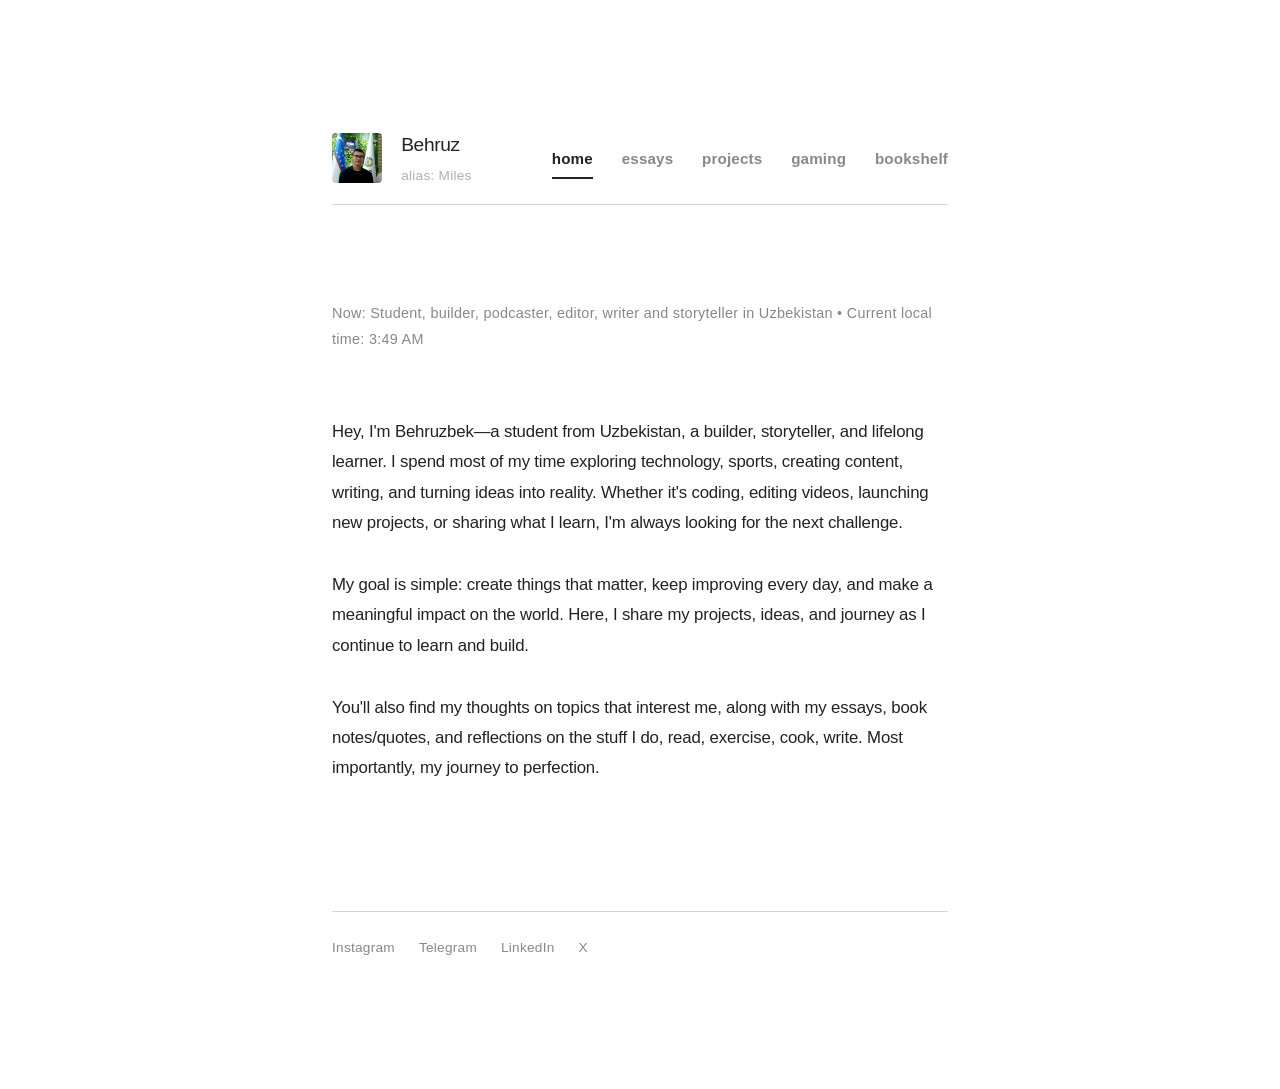
==== index.html @ cd83fd4b "changes on the header and the animations and added more information about myself" ====
<!DOCTYPE html>
<html lang="en">
<head>
    <meta charset="UTF-8">
    <meta name="viewport" content="width=device-width, initial-scale=1.0">
    <title>Behruz</title>
    <link rel="icon" type="image/jpeg" href="favicon-32x32.png">
    <style>
        :root {
            --bg-color: #ffffff;
            --text-main: #222222;
            --text-muted: #888888;
            --text-light: #b0b0b0;
            --font-main: "Helvetica Neue", -apple-system, BlinkMacSystemFont, "Segoe UI", Roboto, Arial, sans-serif;
        }

        * { box-sizing: border-box; margin: 0; padding: 0; }

        body {
            background-color: var(--bg-color);
            color: var(--text-main);
            font-family: var(--font-main);
            line-height: 1.8;
            font-size: 16px;
            -webkit-font-smoothing: antialiased;
            -moz-osx-font-smoothing: grayscale;
            max-width: 680px;
            margin: 0 auto;
            padding: 8rem 2rem;
        }

        @keyframes fadeIn {
            from { opacity: 0; transform: translateY(10px); }
            to { opacity: 1; transform: translateY(0); }
        }

        @keyframes expandStick {
            from {
                width: 0;
                left: 50%;
            }
            to {
                width: 100%;
                left: 0;
            }
        }

        .fade-in {
            animation: fadeIn 0.9s cubic-bezier(0.22, 1, 0.36, 1) forwards;
            opacity: 0;
        }

        header {
            display: flex;
            justify-content: space-between;
            align-items: center;
            margin-bottom: 6rem;
            flex-wrap: wrap;
            gap: 2rem;
            position: sticky;
            top: 0;
            background: linear-gradient(to bottom, var(--bg-color) 0%, rgba(255,255,255,0) 100%);
            backdrop-filter: blur(8px);
            z-index: 1000;
            padding-bottom: 1rem;
            border-bottom: 1px solid rgba(0, 0, 0, 0.167);
        }

        .logo-group {
            display: flex;
            flex-direction: row;
            align-items: center;
            gap: 1.2rem;
        }

        .logo-group img {
            width: 50px;
            height: 50px;
            border-radius: 4px;
            flex-shrink: 0;
        }

        .logo-text-group {
            display: flex;
            flex-direction: column;
        }

        .logo {
            font-weight: 500;
            font-size: 1.2rem;
            letter-spacing: -0.02em;
            color: var(--text-main);
            text-decoration: none;
        }

        .alias {
            font-size: 0.85rem;
            color: var(--text-light);
            margin-top: 0.08rem;
            letter-spacing: 0.02em;
        }

        nav {
            display: flex;
            gap: 1.8rem;
            flex-wrap: wrap;
            margin-top: 0;
        }

        nav a {
            color: var(--text-muted);
            text-decoration: none;
            font-size: 0.95rem;
            font-weight: 600;
            transition: color 0.3s ease;
            letter-spacing: 0.01em;
            position: relative;
            margin-top: 2px;
        }

        nav a.active::after {
            content: '';
            position: absolute;
            bottom: -6px;
            width: 0;
            height: 2px;
            background-color: var(--text-main);
            animation: expandStick 0.5s ease forwards;
        }

        nav a:hover, nav a.active {
            color: var(--text-main);
        }

        #tracker {
            font-size: 0.9rem;
            color: var(--text-muted);
            margin-bottom: 4rem;
            letter-spacing: 0.02em;
        }

        p {
            margin-bottom: 2rem;
            color: var(--text-main);
            font-size: 1.05rem;
            letter-spacing: -0.01em;
        }

        footer {
            margin-top: 8rem;
            display: flex;
            gap: 1.5rem;
            flex-wrap: wrap;
            border-top: 1px solid rgba(0, 0, 0, 0.167);
            padding-top: 1.5rem;
        }

        footer a {
            color: var(--text-muted);
            text-decoration: none;
            font-size: 0.85rem;
            letter-spacing: 0.02em;
            transition: color 0.3s ease;
        }

        footer a:hover { color: var(--text-main); }

        @media (max-width: 600px) {
            body { padding: 4rem 1.5rem; }
            header { flex-direction: column; gap: 1.5rem; }
        }
    </style>
</head>
<body>
    <header class="fade-in" style="animation-delay: 0s;">
        <div class="logo-group">
            <img src="20251214_205854(1).jpg">
            <div class="logo-text-group">
                <a href="index.html" class="logo">Behruz</a>
                <span class="alias">alias: Miles</span>
            </div>
        </div>
        <nav>
            <a href="index.html" class="active">home</a>
            <a href="essays.html">essays</a>
            <a href="projects.html">projects</a>
            <a href="gaming.html">gaming</a>
            <a href="bookshelf.html">bookshelf</a>
        </nav>
    </header>

    <main class="fade-in" style="animation-delay: 0.15s;">
        <div id="tracker">
            Now: Student, builder, podcaster, editor, writer and storyteller in Uzbekistan • Current local time: <span id="live-time"></span>
        </div>

        <p>Hey, I'm Behruzbek—a student from Uzbekistan, a builder, storyteller, and lifelong learner. I spend most of my time exploring technology, sports, creating content, writing, and turning ideas into reality. Whether it's coding, editing videos, launching new projects, or sharing what I learn, I'm always looking for the next challenge.</p>
        
        <p>My goal is simple: create things that matter, keep improving every day, and make a meaningful impact on the world. Here, I share my projects, ideas, and journey as I continue to learn and build.</p> 
        
        <p>You'll also find my thoughts on topics that interest me, along with my essays, book notes/quotes, and reflections on the stuff I do, read, exercise, cook, write. Most importantly, my journey to perfection.</p>
    </main>

    <footer class="fade-in" style="animation-delay: 0.3s;">
        <a href="https://www.instagram.com/obbxvxt/" target="_blank">Instagram</a>
        <a href="https://t.me/MichaeelKaiserr" target="_blank">Telegram</a>
        <a href="https://www.linkedin.com/in/behruz-o-ktamboyev-50b686413" target="_blank">LinkedIn</a>
        <a href="https://x.com/obbxvxt_ur" target="_blank">X</a>
    </footer>

    <script>
        function updateClock() {
            const now = new Date();
            // Assuming local time for Uzbekistan
            const timeString = now.toLocaleTimeString('en-US', { 
                timeZone: 'Asia/Tashkent', 
                hour: 'numeric', 
                minute: '2-digit', 
                hour12: true 
            });
            document.getElementById('live-time').innerText = timeString;
        }
        updateClock();
        setInterval(updateClock, 60000); // update every minute
    </script>
</body>
</html>
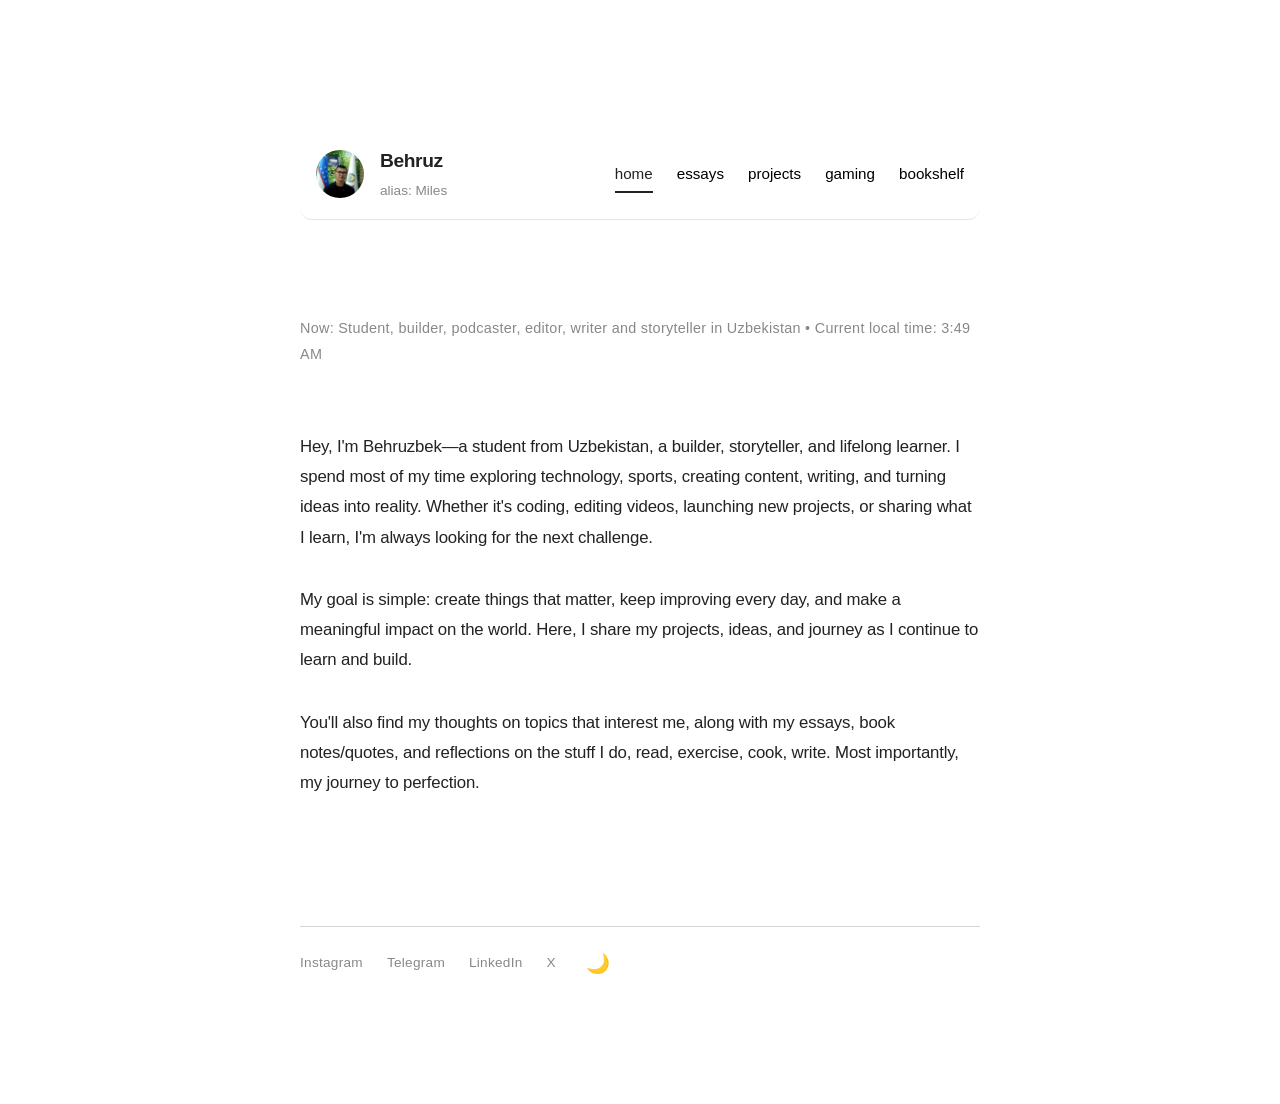
==== commit 8f502042: "changed the header and added a night mode for night owls" ====
--- a/index.html
+++ b/index.html
@@ -4,134 +4,10 @@
     <meta charset="UTF-8">
     <meta name="viewport" content="width=device-width, initial-scale=1.0">
     <title>Behruz</title>
-    <link rel="icon" type="image/jpeg" href="favicon-32x32.png">
+    <link rel="icon" type="image/jpeg" href="transparent one.png">
+    <link rel="stylesheet" href="style.css">
     <style>
-        :root {
-            --bg-color: #ffffff;
-            --text-main: #222222;
-            --text-muted: #888888;
-            --text-light: #b0b0b0;
-            --font-main: "Helvetica Neue", -apple-system, BlinkMacSystemFont, "Segoe UI", Roboto, Arial, sans-serif;
-        }
-
-        * { box-sizing: border-box; margin: 0; padding: 0; }
-
-        body {
-            background-color: var(--bg-color);
-            color: var(--text-main);
-            font-family: var(--font-main);
-            line-height: 1.8;
-            font-size: 16px;
-            -webkit-font-smoothing: antialiased;
-            -moz-osx-font-smoothing: grayscale;
-            max-width: 680px;
-            margin: 0 auto;
-            padding: 8rem 2rem;
-        }
-
-        @keyframes fadeIn {
-            from { opacity: 0; transform: translateY(10px); }
-            to { opacity: 1; transform: translateY(0); }
-        }
-
-        @keyframes expandStick {
-            from {
-                width: 0;
-                left: 50%;
-            }
-            to {
-                width: 100%;
-                left: 0;
-            }
-        }
-
-        .fade-in {
-            animation: fadeIn 0.9s cubic-bezier(0.22, 1, 0.36, 1) forwards;
-            opacity: 0;
-        }
-
-        header {
-            display: flex;
-            justify-content: space-between;
-            align-items: center;
-            margin-bottom: 6rem;
-            flex-wrap: wrap;
-            gap: 2rem;
-            position: sticky;
-            top: 0;
-            background: linear-gradient(to bottom, var(--bg-color) 0%, rgba(255,255,255,0) 100%);
-            backdrop-filter: blur(8px);
-            z-index: 1000;
-            padding-bottom: 1rem;
-            border-bottom: 1px solid rgba(0, 0, 0, 0.167);
-        }
-
-        .logo-group {
-            display: flex;
-            flex-direction: row;
-            align-items: center;
-            gap: 1.2rem;
-        }
-
-        .logo-group img {
-            width: 50px;
-            height: 50px;
-            border-radius: 4px;
-            flex-shrink: 0;
-        }
-
-        .logo-text-group {
-            display: flex;
-            flex-direction: column;
-        }
-
-        .logo {
-            font-weight: 500;
-            font-size: 1.2rem;
-            letter-spacing: -0.02em;
-            color: var(--text-main);
-            text-decoration: none;
-        }
-
-        .alias {
-            font-size: 0.85rem;
-            color: var(--text-light);
-            margin-top: 0.08rem;
-            letter-spacing: 0.02em;
-        }
-
-        nav {
-            display: flex;
-            gap: 1.8rem;
-            flex-wrap: wrap;
-            margin-top: 0;
-        }
-
-        nav a {
-            color: var(--text-muted);
-            text-decoration: none;
-            font-size: 0.95rem;
-            font-weight: 600;
-            transition: color 0.3s ease;
-            letter-spacing: 0.01em;
-            position: relative;
-            margin-top: 2px;
-        }
-
-        nav a.active::after {
-            content: '';
-            position: absolute;
-            bottom: -6px;
-            width: 0;
-            height: 2px;
-            background-color: var(--text-main);
-            animation: expandStick 0.5s ease forwards;
-        }
-
-        nav a:hover, nav a.active {
-            color: var(--text-main);
-        }
-
+        /* Page-specific styles */
         #tracker {
             font-size: 0.9rem;
             color: var(--text-muted);
@@ -145,43 +21,25 @@
             font-size: 1.05rem;
             letter-spacing: -0.01em;
         }
-
-        footer {
-            margin-top: 8rem;
-            display: flex;
-            gap: 1.5rem;
-            flex-wrap: wrap;
-            border-top: 1px solid rgba(0, 0, 0, 0.167);
-            padding-top: 1.5rem;
-        }
-
-        footer a {
-            color: var(--text-muted);
-            text-decoration: none;
-            font-size: 0.85rem;
-            letter-spacing: 0.02em;
-            transition: color 0.3s ease;
-        }
-
-        footer a:hover { color: var(--text-main); }
-
-        @media (max-width: 600px) {
-            body { padding: 4rem 1.5rem; }
-            header { flex-direction: column; gap: 1.5rem; }
-        }
     </style>
 </head>
 <body>
+    <script>
+        if (localStorage.getItem('theme') === 'dark') {
+            document.body.classList.add('dark-mode');
+        }
+    </script>
+
     <header class="fade-in" style="animation-delay: 0s;">
         <div class="logo-group">
-            <img src="20251214_205854(1).jpg">
+            <img src="my photo.png" alt="My Photo">
             <div class="logo-text-group">
                 <a href="index.html" class="logo">Behruz</a>
                 <span class="alias">alias: Miles</span>
             </div>
         </div>
         <nav>
-            <a href="index.html" class="active">home</a>
+            <a href="index.html">home</a>
             <a href="essays.html">essays</a>
             <a href="projects.html">projects</a>
             <a href="gaming.html">gaming</a>
@@ -206,22 +64,11 @@
         <a href="https://t.me/MichaeelKaiserr" target="_blank">Telegram</a>
         <a href="https://www.linkedin.com/in/behruz-o-ktamboyev-50b686413" target="_blank">LinkedIn</a>
         <a href="https://x.com/obbxvxt_ur" target="_blank">X</a>
+        <button id="theme-toggle" style="cursor: pointer; background: none; border: none; font-size: 1.2rem;">
+    🌙
+</button>
     </footer>
 
-    <script>
-        function updateClock() {
-            const now = new Date();
-            // Assuming local time for Uzbekistan
-            const timeString = now.toLocaleTimeString('en-US', { 
-                timeZone: 'Asia/Tashkent', 
-                hour: 'numeric', 
-                minute: '2-digit', 
-                hour12: true 
-            });
-            document.getElementById('live-time').innerText = timeString;
-        }
-        updateClock();
-        setInterval(updateClock, 60000); // update every minute
-    </script>
+    <script src="app.js"></script>
 </body>
 </html>
--- a/style.css
+++ b/style.css
@@ -0,0 +1,206 @@
+/* --- THEME VARIABLES --- */
+:root {
+    --bg-color: #ffffff;
+    --text-main: #222222;
+    --text-muted: #888888;
+    --text-light: #b0b0b0;
+    --header-bg: rgba(255, 255, 255, 0.8);
+    --border-color: rgba(0, 0, 0, 0.167); /* <--- Add this line */
+    --font-main: "Helvetica Neue", -apple-system, BlinkMacSystemFont, "Segoe UI", Roboto, Arial, sans-serif;
+}
+
+body.dark-mode {
+    --bg-color: #121212;
+    --text-main: #ffffff;
+    --text-muted: #a0a0a0;
+    --text-light: #777777;
+    --header-bg: rgba(18, 18, 18, 0.85);
+    --border-color: rgba(255, 255, 255, 0.15); /* <--- Add this line (white semi-transparent) */
+}
+
+body {
+    background-color: var(--bg-color);
+    color: var(--text-main);
+    font-family: var(--font-main);
+    line-height: 1.8;
+    font-size: 16px;
+    -webkit-font-smoothing: antialiased;
+    -moz-osx-font-smoothing: grayscale;
+    max-width: 680px;
+    margin: 0 auto;
+    padding: 8rem 2rem;
+    transition: background-color 0.4s ease, color 0.4s ease; /* ADD THIS LINE */
+}
+
+@keyframes fadeIn {
+    from { opacity: 0; transform: translateY(10px); }
+    to { opacity: 1; transform: translateY(0); }
+}
+
+@keyframes expandStick {
+    from {
+        width: 0;
+        left: 50%;
+    }
+    to {
+        width: 100%;
+        left: 0;
+    }
+}
+
+.fade-in {
+    animation: fadeIn 0.9s cubic-bezier(0.22, 1, 0.36, 1) forwards;
+    opacity: 0;
+}
+
+header {
+    display: flex;
+    justify-content: space-between;
+    align-items: center;
+    margin-bottom: 6rem;
+    flex-wrap: wrap;
+    gap: 2rem;
+    position: sticky;
+    top: 0;
+    z-index: 1000;
+    padding: 1rem;
+    border-bottom: 1px solid rgba(128, 128, 128, 0.2);
+    border-radius: 0 0 12px 12px;
+    
+    /* The Glassmorphism */
+    background-color: var(--header-bg);
+    backdrop-filter: blur(10px);
+    -webkit-backdrop-filter: blur(10px);
+    transition: background-color 0.4s ease;
+}
+
+/* --- LOGO & NAV LAYOUT RESTORATION --- */
+.logo-group {
+    display: flex;
+    align-items: center;
+    gap: 1rem;
+}
+
+.logo-group img {
+    width: 48px;
+    height: 48px;
+    border-radius: 50%;
+    object-fit: cover;
+}
+
+.logo-text-group {
+    display: flex;
+    flex-direction: column;
+}
+
+.logo {
+    font-size: 1.2rem;
+    font-weight: 600;
+    color: var(--text-main);
+    text-decoration: none;
+    letter-spacing: -0.02em;
+}
+
+.alias {
+    font-size: 0.85rem;
+    color: var(--text-muted);
+}
+
+nav {
+    display: flex;
+    gap: 1.5rem;
+    flex-wrap: wrap;
+    align-items: center;
+}
+
+/* Ensure the link can anchor the underline */
+nav a {
+    color: var(--text-muted);
+    text-decoration: none;
+    font-size: 0.95rem;
+    font-weight: 500;
+    transition: color 0.3s ease;
+    position: relative; /* Crucial for the underline positioning */
+}
+
+/* Color change when hovering or active */
+nav a:hover, 
+nav a.active { 
+    color: var(--text-main); 
+}
+
+/* The expanding underline for the active link */
+nav a.active::after {
+    content: '';
+    position: absolute;
+    bottom: -6px;
+    height: 2px;
+    background-color: var(--text-main);
+    animation: expandStick 0.5s ease forwards;
+}
+
+/* The animation that makes it grow from the center */
+@keyframes expandStick {
+    from {
+        width: 0;
+        left: 50%;
+    }
+    to {
+        width: 100%;
+        left: 0;
+    }
+}
+
+h2 {
+    font-size: 0.85rem;
+    font-weight: 500;
+    text-transform: uppercase;
+    letter-spacing: 0.1em;
+    color: var(--text-muted);
+    margin-bottom: 4rem;
+}
+
+ul { list-style-type: none; }
+
+footer {
+    margin-top: 8rem;
+    display: flex;
+    gap: 1.5rem;
+    flex-wrap: wrap;
+    border-top: 1px solid var(--border-color); /* <--- Updated */
+    padding-top: 1.5rem;
+    transition: border-color 0.4s ease; /* <--- Makes it fade nicely */
+}
+
+footer a {
+    color: var(--text-muted);
+    text-decoration: none;
+    font-size: 0.85rem;
+    letter-spacing: 0.02em;
+    transition: color 0.3s ease;
+}
+
+/* 1. Define the header variables */
+:root {
+    --header-bg: rgba(255, 255, 255, 0.8); /* Light mode frosted glass */
+    --header-text: #000000;
+}
+
+body.dark-mode {
+    --header-bg: rgba(20, 20, 20, 0.8); /* Dark mode frosted glass */
+    --header-text: #ffffff;
+}
+
+
+/* 3. Ensure the nav links inside the header flip colors too */
+header nav a {
+    color: var(--header-text);
+    transition: color 0.5s ease;
+}
+
+footer a:hover { color: var(--text-main); }
+
+@media (max-width: 600px) {
+    body { padding: 4rem 1.5rem; }
+    header { flex-direction: column; gap: 1.5rem; }
+}
